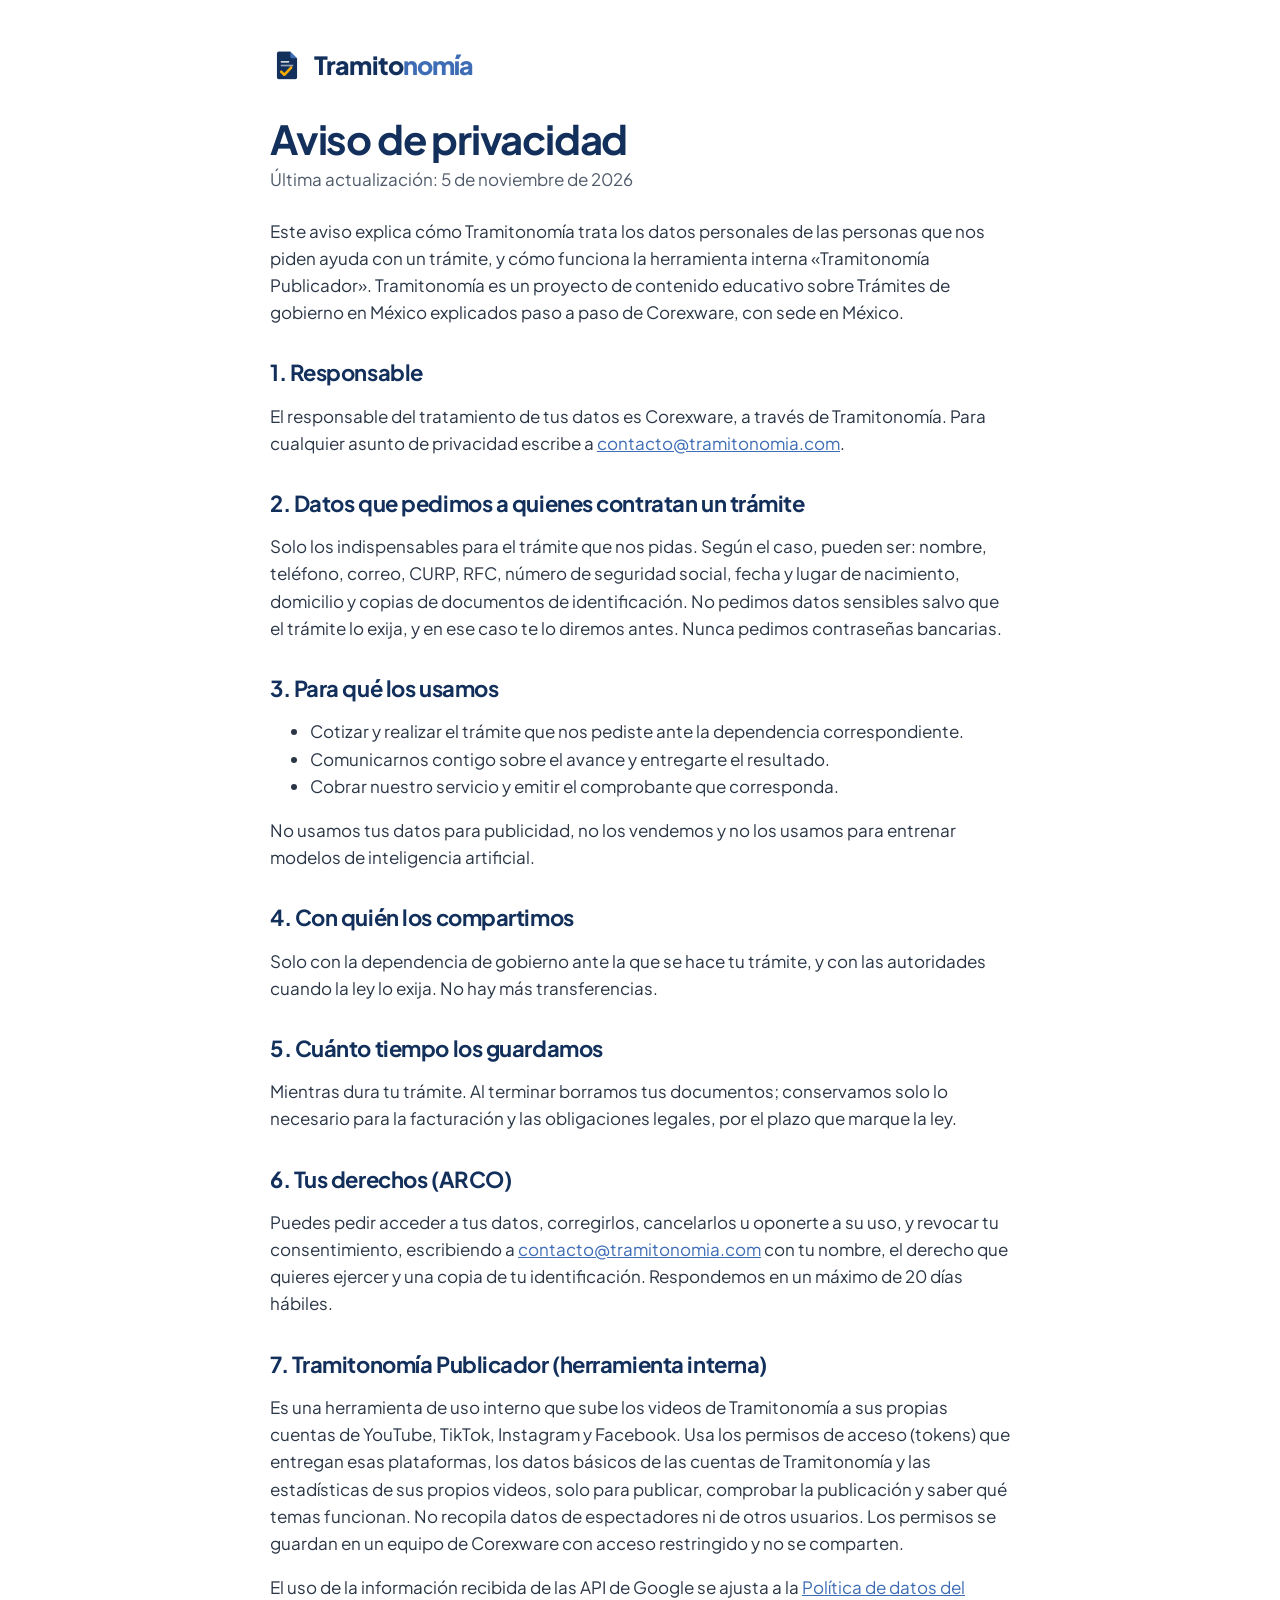
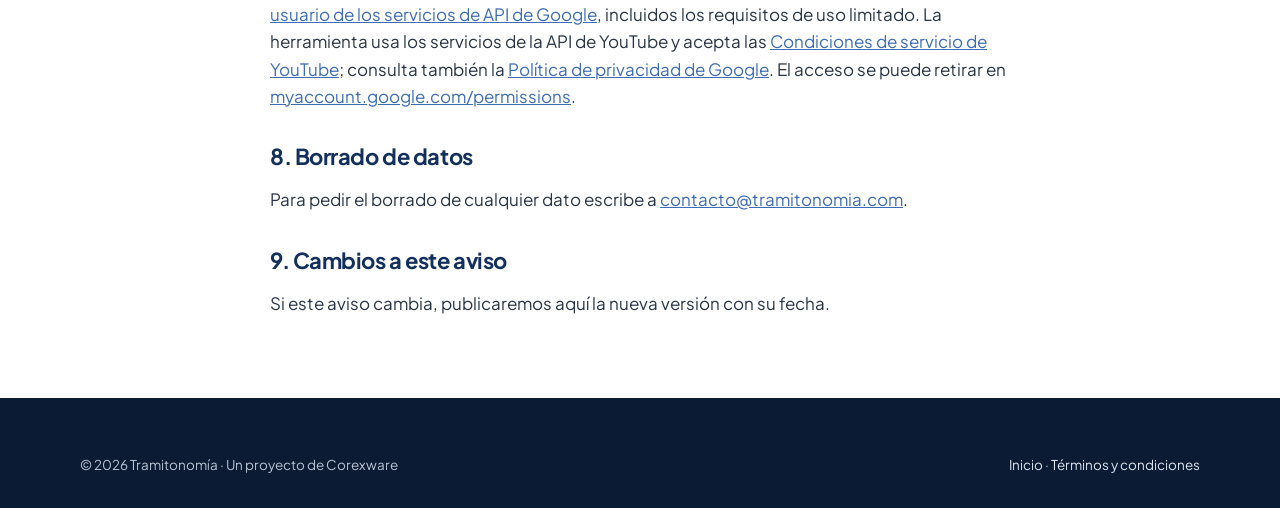
==== privacidad.html @ 2122da5b "Página web de Tramitonomía Co-Authored-By: Claude Opus 5.5 <noreply@anthropic.com>" ====
<!doctype html>
<html lang="es">
<head>
<meta charset="utf-8">
<meta name="viewport" content="width=device-width, initial-scale=1">
<title>Aviso de privacidad · Tramitonomía</title>
<link rel="icon" href="icono.png" type="image/png">
<link rel="preconnect" href="https://fonts.googleapis.com">
<link rel="preconnect" href="https://fonts.gstatic.com" crossorigin>
<link href="https://fonts.googleapis.com/css2?family=Plus+Jakarta+Sans:wght@400;600;700;800&display=swap" rel="stylesheet">
<link rel="stylesheet" href="estilo.css">
</head>
<body class="pagina-legal">
<main class="legal">
  <header><a href="index.html"><span class="logo"><img src="simbolo.png" alt="" width="34" height="34"><span class="logo-txt">Tramito<b>nomía</b></span></span></a></header>

  <h1>Aviso de privacidad</h1>
  <p class="fecha">Última actualización: 5 de noviembre de 2026</p>

  <p>Este aviso explica cómo Tramitonomía trata los datos personales de las personas que nos piden ayuda con un trámite, y cómo funciona la herramienta interna «Tramitonomía Publicador». Tramitonomía es un proyecto de contenido educativo sobre Trámites de gobierno en México explicados paso a paso de Corexware, con sede en México.</p>

  <h2>1. Responsable</h2>
  <p>El responsable del tratamiento de tus datos es Corexware, a través de Tramitonomía. Para cualquier asunto de privacidad escribe a <a href="mailto:contacto@tramitonomia.com">contacto@tramitonomia.com</a>.</p>

  <h2>2. Datos que pedimos a quienes contratan un trámite</h2>
  <p>Solo los indispensables para el trámite que nos pidas. Según el caso, pueden ser: nombre, teléfono, correo, CURP, RFC, número de seguridad social, fecha y lugar de nacimiento, domicilio y copias de documentos de identificación. No pedimos datos sensibles salvo que el trámite lo exija, y en ese caso te lo diremos antes. Nunca pedimos contraseñas bancarias.</p>

  <h2>3. Para qué los usamos</h2>
  <ul>
    <li>Cotizar y realizar el trámite que nos pediste ante la dependencia correspondiente.</li>
    <li>Comunicarnos contigo sobre el avance y entregarte el resultado.</li>
    <li>Cobrar nuestro servicio y emitir el comprobante que corresponda.</li>
  </ul>
  <p>No usamos tus datos para publicidad, no los vendemos y no los usamos para entrenar modelos de inteligencia artificial.</p>

  <h2>4. Con quién los compartimos</h2>
  <p>Solo con la dependencia de gobierno ante la que se hace tu trámite, y con las autoridades cuando la ley lo exija. No hay más transferencias.</p>

  <h2>5. Cuánto tiempo los guardamos</h2>
  <p>Mientras dura tu trámite. Al terminar borramos tus documentos; conservamos solo lo necesario para la facturación y las obligaciones legales, por el plazo que marque la ley.</p>

  <h2>6. Tus derechos (ARCO)</h2>
  <p>Puedes pedir acceder a tus datos, corregirlos, cancelarlos u oponerte a su uso, y revocar tu consentimiento, escribiendo a <a href="mailto:contacto@tramitonomia.com">contacto@tramitonomia.com</a> con tu nombre, el derecho que quieres ejercer y una copia de tu identificación. Respondemos en un máximo de 20 días hábiles.</p>

  <h2>7. Tramitonomía Publicador (herramienta interna)</h2>
  <p>Es una herramienta de uso interno que sube los videos de Tramitonomía a sus propias cuentas de YouTube, TikTok, Instagram y Facebook. Usa los permisos de acceso (tokens) que entregan esas plataformas, los datos básicos de las cuentas de Tramitonomía y las estadísticas de sus propios videos, solo para publicar, comprobar la publicación y saber qué temas funcionan. No recopila datos de espectadores ni de otros usuarios. Los permisos se guardan en un equipo de Corexware con acceso restringido y no se comparten.</p>
  <p>El uso de la información recibida de las API de Google se ajusta a la <a href="https://developers.google.com/terms/api-services-user-data-policy">Política de datos del usuario de los servicios de API de Google</a>, incluidos los requisitos de uso limitado. La herramienta usa los servicios de la API de YouTube y acepta las <a href="https://www.youtube.com/t/terms">Condiciones de servicio de YouTube</a>; consulta también la <a href="https://policies.google.com/privacy">Política de privacidad de Google</a>. El acceso se puede retirar en <a href="https://myaccount.google.com/permissions">myaccount.google.com/permissions</a>.</p>

  <h2 id="borrado">8. Borrado de datos</h2>
  <p>Para pedir el borrado de cualquier dato escribe a <a href="mailto:contacto@tramitonomia.com">contacto@tramitonomia.com</a>.</p>

  <h2>9. Cambios a este aviso</h2>
  <p>Si este aviso cambia, publicaremos aquí la nueva versión con su fecha.</p>
</main>
<footer>
  <div class="contenedor">
    <div class="legal-pie" style="border-top:0;margin-top:0;padding-top:0"><span>© 2026 Tramitonomía · Un proyecto de Corexware</span><span><a href="index.html">Inicio</a> · <a href="terminos.html">Términos y condiciones</a></span></div>
  </div>
</footer>
</body>
</html>
---- estilo.css ----
/* Tramitonomía · sitio del negocio de trámites (5 nov 2026). Marca: diseño A «Folio aprobado». */
:root{
  --azul:#12305B; --azul-2:#3E6DB5; --azul-claro:#E8EEF8; --ambar:#F2A900; --ambar-osc:#8A5F00;
  --tinta:#0E1A2B; --gris:#4F5B6B; --linea:#DDE3EC; --fondo:#F5F7FB; --blanco:#FFFFFF;
  --radio:14px; --sombra:0 1px 2px rgba(14,26,43,.06),0 8px 24px rgba(14,26,43,.06);
}
*{box-sizing:border-box}
html{scroll-behavior:smooth}
body{margin:0;font-family:'Plus Jakarta Sans',system-ui,-apple-system,'Segoe UI',sans-serif;color:var(--tinta);background:var(--blanco);line-height:1.6;font-size:17px;-webkit-font-smoothing:antialiased}
img{max-width:100%;display:block}
a{color:var(--azul-2)}
a:hover{color:var(--azul)}
:focus-visible{outline:3px solid var(--ambar);outline-offset:2px;border-radius:6px}
.contenedor{max-width:1160px;margin:0 auto;padding:0 20px}

/* --- encabezado --- */
.barra{position:sticky;top:0;z-index:10;background:rgba(255,255,255,.94);backdrop-filter:saturate(1.4) blur(8px);border-bottom:1px solid var(--linea)}
.barra .contenedor{display:flex;align-items:center;gap:24px;min-height:72px}
.marca{text-decoration:none}
.logo{display:inline-flex;align-items:center;gap:10px}
.logo img{width:34px;height:34px}
.logo-txt{font-weight:800;font-size:25px;letter-spacing:-.035em;color:var(--azul);line-height:1}
.logo-txt b{font-weight:800;color:var(--azul-2)}
.logo-blanco{margin-bottom:14px}
.logo-blanco img{background:#fff;border-radius:50%;padding:5px;width:40px;height:40px}
.logo-blanco .logo-txt{color:#fff}
.logo-blanco .logo-txt b{color:#8FB3F0}
.menu{display:flex;gap:22px;margin-left:auto;flex-wrap:wrap}
.menu a{color:var(--tinta);text-decoration:none;font-weight:600;font-size:15px}
.menu a:hover{color:var(--azul-2)}
.btn{display:inline-flex;align-items:center;justify-content:center;gap:10px;min-height:48px;padding:12px 22px;border-radius:12px;font-weight:700;font-size:16px;text-decoration:none;border:2px solid transparent;cursor:pointer;font-family:inherit;transition:transform .12s ease,background .12s ease}
.btn:hover{transform:translateY(-1px)}
.btn-primario{background:var(--ambar);color:var(--tinta)}
.btn-primario:hover{background:#FFB915;color:var(--tinta)}
.btn-azul{background:var(--azul);color:#fff}
.btn-azul:hover{background:#0B2346;color:#fff}
.btn-borde{background:transparent;color:var(--azul);border-color:var(--azul)}
.btn-borde:hover{background:var(--azul-claro);color:var(--azul)}
.btn svg{width:20px;height:20px;flex:none}
.barra .btn{min-height:44px;padding:9px 18px;font-size:15px}

/* --- portada --- */
.portada{background:linear-gradient(180deg,var(--fondo),#fff);padding:72px 0 64px}
.portada .contenedor{display:grid;grid-template-columns:1.15fr .85fr;gap:56px;align-items:center}
.etiqueta{display:inline-block;background:var(--azul-claro);color:var(--azul);font-weight:700;font-size:14px;padding:6px 12px;border-radius:999px;letter-spacing:.02em}
h1{font-size:clamp(36px,5vw,58px);line-height:1.08;letter-spacing:-.03em;margin:18px 0 18px;color:var(--azul)}
h1 em{font-style:normal;color:var(--azul-2)}
.portada p.sub{font-size:20px;color:var(--gris);max-width:560px;margin:0 0 30px}
.acciones{display:flex;gap:14px;flex-wrap:wrap}
.confianza{display:flex;gap:22px;flex-wrap:wrap;margin:34px 0 0;padding:0;list-style:none;color:var(--gris);font-size:15px;font-weight:600}
.confianza li{display:flex;align-items:center;gap:8px}
.confianza svg{width:20px;height:20px;color:#1E8E5A;flex:none}

/* tarjeta de cotización */
.cotiza{background:#fff;border:1px solid var(--linea);border-radius:20px;box-shadow:var(--sombra);padding:28px}
.cotiza h2{font-size:22px;margin:0 0 6px;color:var(--azul);letter-spacing:-.01em}
.cotiza p{margin:0 0 18px;color:var(--gris);font-size:15px}
.campo{display:flex;flex-direction:column;gap:6px;margin-bottom:14px}
.campo label{font-weight:700;font-size:14px}
.campo select,.campo input{font:inherit;font-size:16px;min-height:48px;padding:10px 14px;border:1.5px solid var(--linea);border-radius:10px;background:#fff;color:var(--tinta)}
.campo select:focus,.campo input:focus{border-color:var(--azul-2);outline:none;box-shadow:0 0 0 3px rgba(62,109,181,.18)}
.cotiza .btn{width:100%;margin-top:6px}
.cotiza small{display:block;margin-top:12px;color:var(--gris);font-size:13px;text-align:center}

/* aviso: no somos gobierno */
.aviso{background:var(--azul);color:#E6ECF6;font-size:15px}
.aviso .contenedor{display:flex;gap:12px;align-items:center;padding:16px 20px}
.aviso svg{width:22px;height:22px;flex:none;color:var(--ambar)}
.aviso strong{color:#fff}

/* --- secciones --- */
section.bloque{padding:84px 0}
section.gris{background:var(--fondo)}
.titulo{max-width:720px;margin:0 0 44px}
.titulo .antetitulo{color:var(--azul-2);font-weight:800;font-size:14px;letter-spacing:.12em;text-transform:uppercase}
h2{font-size:clamp(28px,3.4vw,40px);line-height:1.15;letter-spacing:-.02em;margin:8px 0 12px;color:var(--azul)}
.titulo p{color:var(--gris);font-size:18px;margin:0}

/* servicios */
.servicios{display:grid;grid-template-columns:repeat(3,minmax(0,1fr));gap:20px}
.servicio{background:#fff;border:1px solid var(--linea);border-radius:var(--radio);padding:26px;display:flex;flex-direction:column;gap:12px;box-shadow:0 1px 2px rgba(14,26,43,.04)}
.servicio .icono{width:48px;height:48px;border-radius:12px;background:var(--azul-claro);color:var(--azul);display:flex;align-items:center;justify-content:center}
.servicio .icono svg{width:26px;height:26px}
.servicio h3{margin:4px 0 0;font-size:19px;color:var(--tinta);letter-spacing:-.01em}
.servicio p{margin:0;color:var(--gris);font-size:15.5px}
.servicio .tu{margin-top:auto;padding-top:12px;border-top:1px dashed var(--linea);font-size:14px;color:var(--tinta)}
.servicio .tu b{color:var(--ambar-osc)}
.nota-servicios{margin:28px 0 0;color:var(--gris);font-size:15px}

/* pasos */
.pasos{display:grid;grid-template-columns:repeat(4,minmax(0,1fr));gap:20px;counter-reset:paso;margin:0;padding:0;list-style:none}
.pasos li{position:relative;background:#fff;border:1px solid var(--linea);border-radius:var(--radio);padding:28px 22px 24px}
.pasos li::before{counter-increment:paso;content:counter(paso);display:flex;align-items:center;justify-content:center;width:40px;height:40px;border-radius:50%;background:var(--azul);color:#fff;font-weight:800;margin-bottom:16px}
.pasos h3{margin:0 0 6px;font-size:18px}
.pasos p{margin:0;color:var(--gris);font-size:15.5px}

/* razones */
.razones{display:grid;grid-template-columns:repeat(2,minmax(0,1fr));gap:20px 40px}
.razon{display:flex;gap:16px}
.razon svg{width:28px;height:28px;flex:none;color:var(--azul-2);margin-top:2px}
.razon h3{margin:0 0 4px;font-size:18px}
.razon p{margin:0;color:var(--gris);font-size:15.5px}

/* guías gratis (canal) */
.guias{display:grid;grid-template-columns:1fr 1fr;gap:48px;align-items:center}
.guias .botones{display:flex;flex-wrap:wrap;gap:12px;margin-top:24px}
.boton{display:inline-flex;align-items:center;min-height:46px;padding:10px 20px;border-radius:12px;background:var(--azul);color:#fff;font-weight:700;text-decoration:none;font-size:15px}
.boton:hover{background:#0B2346;color:#fff}
.boton.secundario{background:#fff;color:var(--azul);border:2px solid var(--azul)}
.boton.secundario:hover{background:var(--azul-claro)}
.lista-guias{list-style:none;margin:0;padding:0;display:grid;gap:12px}
.lista-guias li{display:flex;gap:14px;align-items:center;background:#fff;border:1px solid var(--linea);border-radius:12px;padding:14px 18px;font-weight:600}
.lista-guias svg{width:22px;height:22px;flex:none;color:var(--ambar-osc)}

/* preguntas */
.preguntas{max-width:820px}
.preguntas details{border-bottom:1px solid var(--linea);padding:6px 0}
.preguntas summary{cursor:pointer;list-style:none;font-weight:700;font-size:18px;padding:16px 40px 16px 0;position:relative;min-height:44px}
.preguntas summary::-webkit-details-marker{display:none}
.preguntas summary::after{content:'+';position:absolute;right:6px;top:12px;font-size:26px;color:var(--azul-2);font-weight:500}
.preguntas details[open] summary::after{content:'–'}
.preguntas details p{margin:0 0 18px;color:var(--gris)}

/* llamada final */
.final{background:var(--azul);color:#fff;border-radius:24px;padding:56px;display:flex;gap:32px;align-items:center;justify-content:space-between;flex-wrap:wrap}
.final h2{color:#fff;margin:0 0 8px}
.final p{margin:0;color:#C9D6EC;font-size:18px}

/* pie */
footer{background:#0B1B33;color:#B8C4D6;font-size:14.5px;padding:56px 0 32px;margin-top:84px}
footer .cols{display:grid;grid-template-columns:1.4fr 1fr 1fr;gap:40px}
footer h4{color:#fff;margin:0 0 12px;font-size:15px}
footer ul{list-style:none;margin:0;padding:0;display:grid;gap:8px}
footer a{color:#DCE5F2;text-decoration:none}
footer a:hover{color:#fff;text-decoration:underline}
footer .legal-pie{border-top:1px solid #22344F;margin-top:40px;padding-top:22px;display:flex;justify-content:space-between;gap:16px;flex-wrap:wrap;font-size:13.5px}

/* WhatsApp flotante */
.flotante{position:fixed;right:18px;bottom:18px;z-index:20;width:58px;height:58px;border-radius:50%;background:#1FA855;color:#fff;display:flex;align-items:center;justify-content:center;box-shadow:0 8px 24px rgba(0,0,0,.2)}
.flotante:hover{background:#178A45;color:#fff}
.flotante svg{width:30px;height:30px}

/* páginas legales */
main.legal{max-width:780px;margin:0 auto;padding:48px 20px 24px}
main.legal header{margin-bottom:28px}
main.legal header a{text-decoration:none}
main.legal h1{font-size:clamp(30px,4vw,40px);margin:0 0 6px}
main.legal h2{font-size:22px;margin:34px 0 10px}
main.legal .fecha{color:var(--gris);margin:0 0 24px}
main.legal p,main.legal li{color:#2A3646}
body.pagina-legal footer{margin-top:40px}

/* --- celular y tableta --- */
@media (max-width:980px){
  .portada .contenedor,.guias{grid-template-columns:1fr;gap:40px}
  .servicios{grid-template-columns:repeat(2,minmax(0,1fr))}
  .pasos{grid-template-columns:repeat(2,minmax(0,1fr))}
  .menu{display:none}
  .barra .btn{margin-left:auto}
}
@media (max-width:640px){
  body{font-size:16px}
  .portada{padding:44px 0 40px}
  .portada p.sub{font-size:18px}
  .servicios,.pasos,.razones{grid-template-columns:1fr}
  section.bloque{padding:60px 0}
  .final{padding:32px 24px}
  footer .cols{grid-template-columns:1fr;gap:28px}
  .logo-txt{font-size:22px}
  .barra .btn span{display:none}
  .acciones .btn{width:100%}
}
@media (prefers-reduced-motion:reduce){html{scroll-behavior:auto}.btn{transition:none}}
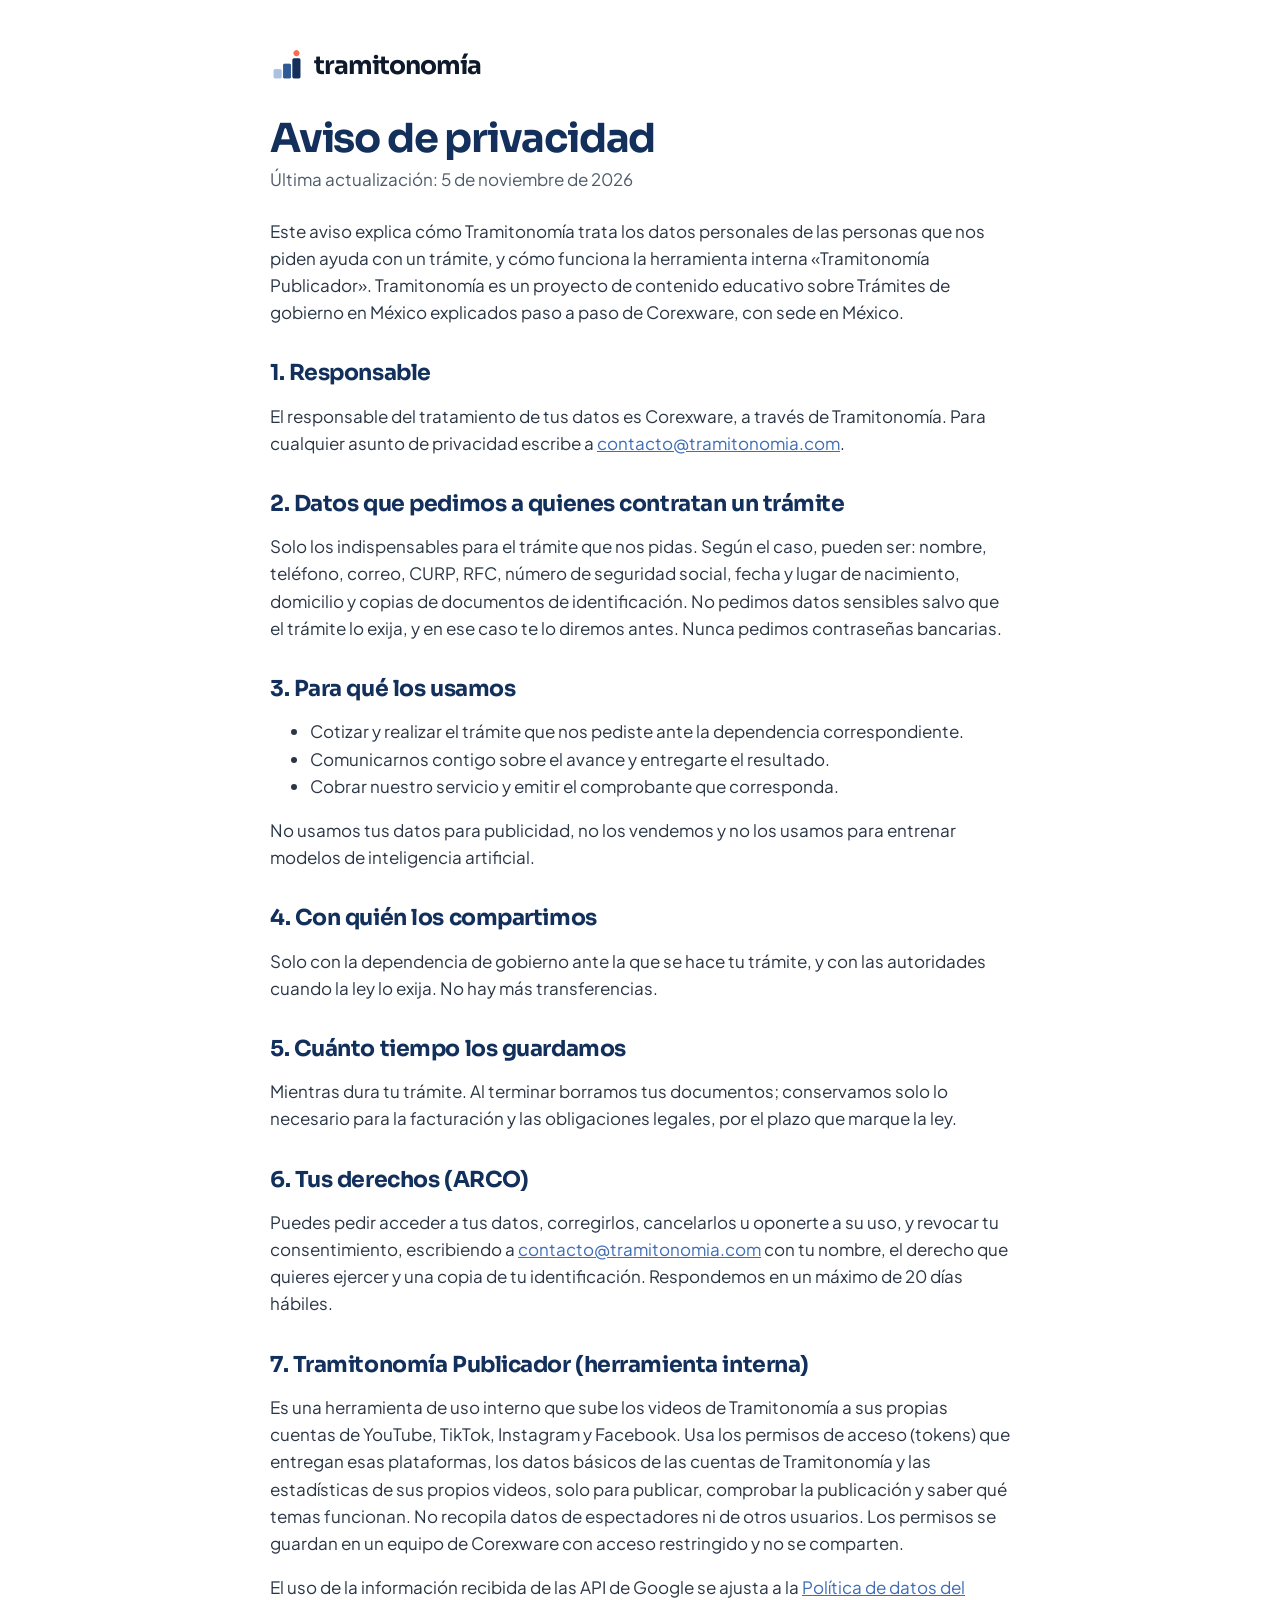
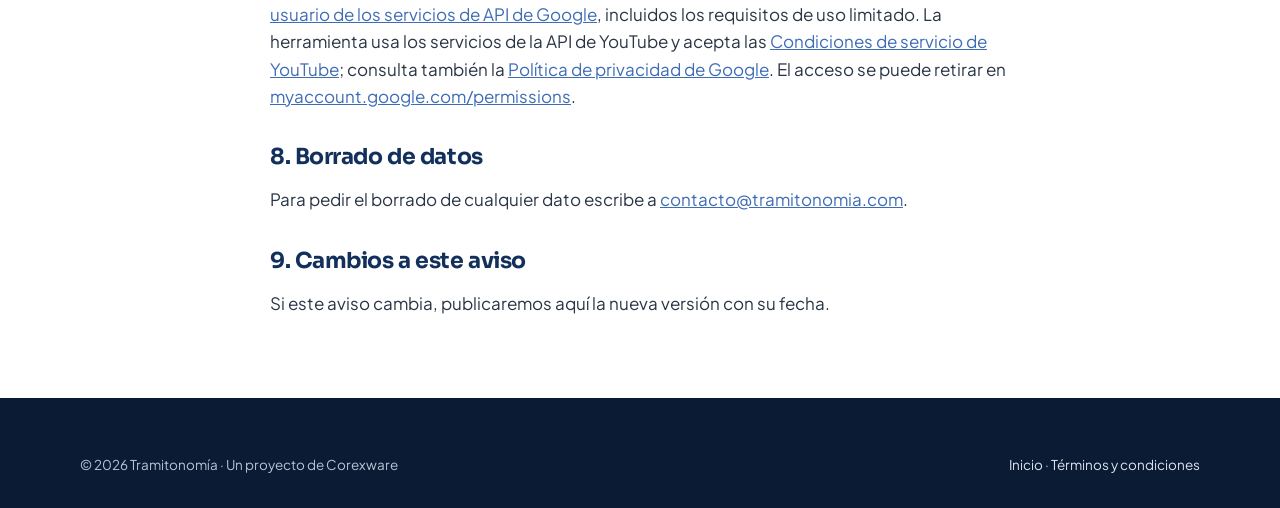
==== commit a8ae3f9d: "Página web de Tramitonomía Co-Authored-By: Claude Opus 5.5 <noreply@anthropic.com>" ====
--- a/privacidad.html
+++ b/privacidad.html
@@ -7,12 +7,12 @@
 <link rel="icon" href="icono.png" type="image/png">
 <link rel="preconnect" href="https://fonts.googleapis.com">
 <link rel="preconnect" href="https://fonts.gstatic.com" crossorigin>
-<link href="https://fonts.googleapis.com/css2?family=Plus+Jakarta+Sans:wght@400;600;700;800&display=swap" rel="stylesheet">
+<link href="https://fonts.googleapis.com/css2?family=Plus+Jakarta+Sans:wght@400;600;700;800&family=Sora:wght@600;700&display=swap" rel="stylesheet">
 <link rel="stylesheet" href="estilo.css">
 </head>
 <body class="pagina-legal">
 <main class="legal">
-  <header><a href="index.html"><span class="logo"><img src="simbolo.png" alt="" width="34" height="34"><span class="logo-txt">Tramito<b>nomía</b></span></span></a></header>
+  <header><a href="index.html"><span class="logo"><img src="simbolo.png" alt="" width="34" height="34"><span class="logo-txt">tramitonomía</span></span></a></header>
 
   <h1>Aviso de privacidad</h1>
   <p class="fecha">Última actualización: 5 de noviembre de 2026</p>
--- a/estilo.css
+++ b/estilo.css
@@ -1,6 +1,6 @@
 /* Tramitonomía · sitio del negocio de trámites (5 nov 2026). Marca: diseño A «Folio aprobado». */
 :root{
-  --azul:#12305B; --azul-2:#3E6DB5; --azul-claro:#E8EEF8; --ambar:#F2A900; --ambar-osc:#8A5F00;
+  --azul:#12305B; --azul-2:#3E6DB5; --azul-claro:#E8EEF8; --ambar:#FF6B4A; --ambar-osc:#B23A1F;
   --tinta:#0E1A2B; --gris:#4F5B6B; --linea:#DDE3EC; --fondo:#F5F7FB; --blanco:#FFFFFF;
   --radio:14px; --sombra:0 1px 2px rgba(14,26,43,.06),0 8px 24px rgba(14,26,43,.06);
 }
@@ -19,10 +19,10 @@
 .marca{text-decoration:none}
 .logo{display:inline-flex;align-items:center;gap:10px}
 .logo img{width:34px;height:34px}
-.logo-txt{font-weight:800;font-size:25px;letter-spacing:-.035em;color:var(--azul);line-height:1}
+.logo-txt{font-family:'Sora',sans-serif;font-weight:700;font-size:25px;letter-spacing:-.04em;color:var(--tinta);line-height:1}
 .logo-txt b{font-weight:800;color:var(--azul-2)}
 .logo-blanco{margin-bottom:14px}
-.logo-blanco img{background:#fff;border-radius:50%;padding:5px;width:40px;height:40px}
+.logo-blanco img{background:#fff;border-radius:50%;padding:7px;width:42px;height:42px;box-sizing:border-box}
 .logo-blanco .logo-txt{color:#fff}
 .logo-blanco .logo-txt b{color:#8FB3F0}
 .menu{display:flex;gap:22px;margin-left:auto;flex-wrap:wrap}
@@ -31,7 +31,7 @@
 .btn{display:inline-flex;align-items:center;justify-content:center;gap:10px;min-height:48px;padding:12px 22px;border-radius:12px;font-weight:700;font-size:16px;text-decoration:none;border:2px solid transparent;cursor:pointer;font-family:inherit;transition:transform .12s ease,background .12s ease}
 .btn:hover{transform:translateY(-1px)}
 .btn-primario{background:var(--ambar);color:var(--tinta)}
-.btn-primario:hover{background:#FFB915;color:var(--tinta)}
+.btn-primario:hover{background:#FF8466;color:var(--tinta)}
 .btn-azul{background:var(--azul);color:#fff}
 .btn-azul:hover{background:#0B2346;color:#fff}
 .btn-borde{background:transparent;color:var(--azul);border-color:var(--azul)}
@@ -43,6 +43,7 @@
 .portada{background:linear-gradient(180deg,var(--fondo),#fff);padding:72px 0 64px}
 .portada .contenedor{display:grid;grid-template-columns:1.15fr .85fr;gap:56px;align-items:center}
 .etiqueta{display:inline-block;background:var(--azul-claro);color:var(--azul);font-weight:700;font-size:14px;padding:6px 12px;border-radius:999px;letter-spacing:.02em}
+h1,h2,h3,.final h2{font-family:'Sora','Plus Jakarta Sans',sans-serif}
 h1{font-size:clamp(36px,5vw,58px);line-height:1.08;letter-spacing:-.03em;margin:18px 0 18px;color:var(--azul)}
 h1 em{font-style:normal;color:var(--azul-2)}
 .portada p.sub{font-size:20px;color:var(--gris);max-width:560px;margin:0 0 30px}
@@ -144,7 +145,8 @@
 main.legal{max-width:780px;margin:0 auto;padding:48px 20px 24px}
 main.legal header{margin-bottom:28px}
 main.legal header a{text-decoration:none}
-main.legal h1{font-size:clamp(30px,4vw,40px);margin:0 0 6px}
+main.legal h1,h2,h3,.final h2{font-family:'Sora','Plus Jakarta Sans',sans-serif}
+h1{font-size:clamp(30px,4vw,40px);margin:0 0 6px}
 main.legal h2{font-size:22px;margin:34px 0 10px}
 main.legal .fecha{color:var(--gris);margin:0 0 24px}
 main.legal p,main.legal li{color:#2A3646}
